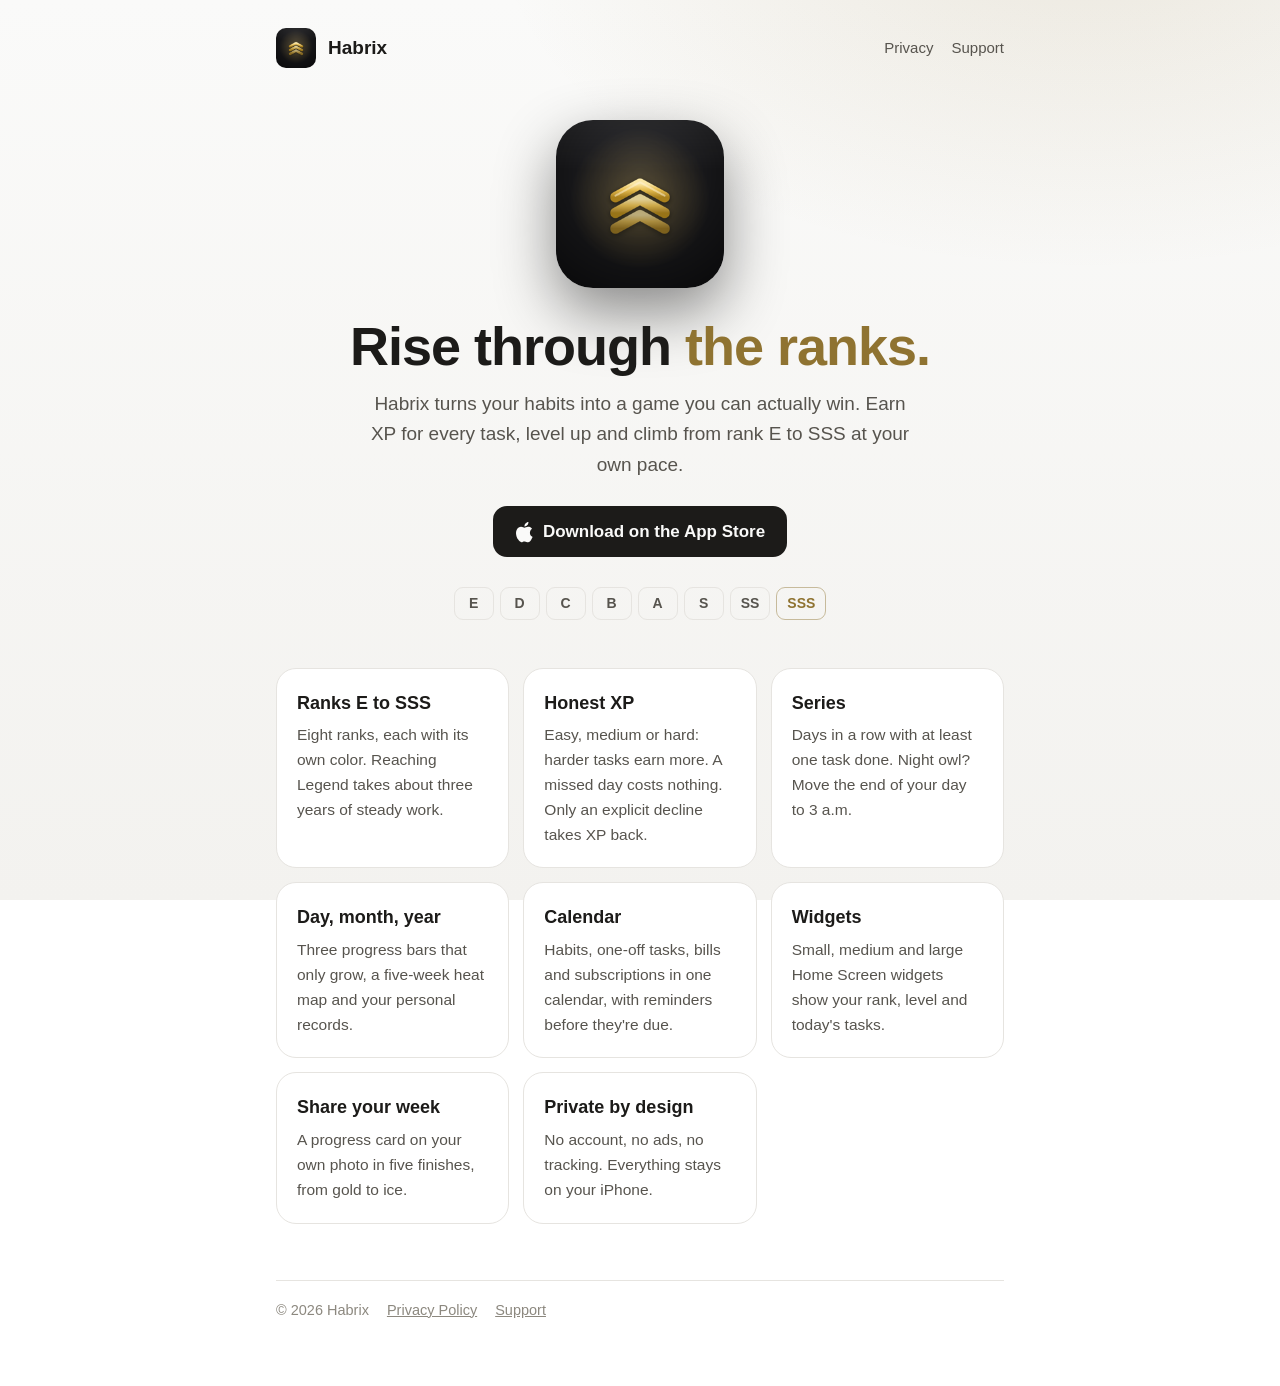
==== index.html @ 2f51dfa9 "Habrix website: home, privacy policy, support Co-Authored-By: Claude Opus 5.5 <noreply@anthropic.com" ====
<!doctype html>
<html lang="en">
<head>
<meta charset="utf-8">
<meta name="viewport" content="width=device-width,initial-scale=1">
<title>Habrix — Habit tracker with ranks</title>
<meta name="description" content="Habrix turns habits into a game you can win: earn XP, level up and rise from rank E to SSS. No account, no ads — everything stays on your iPhone.">
<link rel="icon" href="icon.png">
<link rel="stylesheet" href="style.css">
</head>
<body>
<div class="wrap">
  <nav>
    <a class="brand" href="./"><img src="icon.png" alt="">Habrix</a>
    <div class="links"><a href="privacy.html">Privacy</a><a href="support.html">Support</a></div>
  </nav>

  <section class="hero">
    <img class="icon" src="icon.png" alt="Habrix app icon">
    <h1>Rise through <em>the ranks.</em></h1>
    <p class="lead">Habrix turns your habits into a game you can actually win. Earn XP for every task, level up and climb from rank E to SSS at your own pace.</p>
    <a class="store" href="https://apps.apple.com/app/id6793693508" aria-label="Download on the App Store">
      <svg width="18" height="22" viewBox="0 0 18 22" fill="currentColor" aria-hidden="true"><path d="M14.9 11.7c0-2.6 2.1-3.8 2.2-3.9-1.2-1.8-3.1-2-3.7-2-1.6-.2-3.1.9-3.9.9-.8 0-2-.9-3.4-.9-1.7 0-3.3 1-4.2 2.6-1.8 3.1-.5 7.7 1.3 10.2.9 1.2 1.9 2.6 3.2 2.6 1.3-.1 1.8-.8 3.3-.8s2 .8 3.4.8c1.4 0 2.3-1.3 3.1-2.5 1-1.4 1.4-2.8 1.4-2.9-.1 0-2.7-1-2.7-4.1zM12.4 4.1c.7-.9 1.2-2 1-3.1-1 0-2.2.7-2.9 1.5-.6.7-1.2 1.9-1 3 1.1.1 2.2-.6 2.9-1.4z"/></svg>
      Download on the App Store
    </a>
    <div class="ranks" aria-label="Ranks from E to SSS"><span>E</span><span>D</span><span>C</span><span>B</span><span>A</span><span>S</span><span>SS</span><span>SSS</span></div>
  </section>

  <div class="grid">
    <div class="card"><h3>Ranks E to SSS</h3><p>Eight ranks, each with its own color. Reaching Legend takes about three years of steady work.</p></div>
    <div class="card"><h3>Honest XP</h3><p>Easy, medium or hard: harder tasks earn more. A missed day costs nothing. Only an explicit decline takes XP back.</p></div>
    <div class="card"><h3>Series</h3><p>Days in a row with at least one task done. Night owl? Move the end of your day to 3 a.m.</p></div>
    <div class="card"><h3>Day, month, year</h3><p>Three progress bars that only grow, a five-week heat map and your personal records.</p></div>
    <div class="card"><h3>Calendar</h3><p>Habits, one-off tasks, bills and subscriptions in one calendar, with reminders before they're due.</p></div>
    <div class="card"><h3>Widgets</h3><p>Small, medium and large Home Screen widgets show your rank, level and today's tasks.</p></div>
    <div class="card"><h3>Share your week</h3><p>A progress card on your own photo in five finishes, from gold to ice.</p></div>
    <div class="card"><h3>Private by design</h3><p>No account, no ads, no tracking. Everything stays on your iPhone.</p></div>
  </div>

  <footer>
    <span>© 2026 Habrix</span>
    <a href="privacy.html">Privacy Policy</a>
    <a href="support.html">Support</a>
  </footer>
</div>
</body>
</html>
---- style.css ----
/* Habrix — сайт для App Store (главная, политика конфиденциальности, поддержка). Тёмная база и матовое золото, как в приложении. */
:root {
  --bg: #0c0c0d; --bg2: #161513; --card: #161615; --line: #2a2926;
  --fg: #f5f3ef; --muted: #b4afa6; --dim: #847f76; --gold: #d4b266; --gold2: #b8944a;
}
@media (prefers-color-scheme: light) {
  :root:not([data-theme="dark"]) { --bg: #fafaf9; --bg2: #f3f2ef; --card: #ffffff; --line: #e6e4e0; --fg: #1c1b19; --muted: #57544e; --dim: #8c887f; --gold: #8f7331; --gold2: #8f7331; }
}
:root[data-theme="dark"] { --bg: #0c0c0d; --bg2: #161513; --card: #161615; --line: #2a2926; --fg: #f5f3ef; --muted: #b4afa6; --dim: #847f76; --gold: #d4b266; --gold2: #b8944a; }
* { box-sizing: border-box; }
html, body { margin: 0; }
body {
  background: radial-gradient(1000px 600px at 85% -10%, color-mix(in srgb, var(--gold) 14%, transparent), transparent 60%),
              linear-gradient(180deg, var(--bg), var(--bg2));
  background-attachment: fixed;
  color: var(--fg); font: 17px/1.6 -apple-system, "SF Pro Text", "Segoe UI", Roboto, Helvetica, Arial, sans-serif;
  -webkit-font-smoothing: antialiased; min-height: 100vh;
}
a { color: var(--gold); }
.wrap { max-width: 760px; margin: 0 auto; padding: 28px 16px 64px; }
nav { display: flex; align-items: center; justify-content: space-between; gap: 12px; flex-wrap: wrap; margin-bottom: 28px; }
nav .brand { display: flex; align-items: center; gap: 12px; color: var(--fg); text-decoration: none; font-weight: 700; font-size: 19px; }
nav .brand img { width: 40px; height: 40px; border-radius: 10px; }
nav .links { display: flex; gap: 18px; font-size: 15px; }
nav .links a { color: var(--muted); text-decoration: none; }
nav .links a:hover, nav .links a[aria-current] { color: var(--fg); }
.hero { text-align: center; padding: 24px 0 8px; }
.hero img.icon { width: min(168px, 40vw); height: auto; border-radius: 22%; box-shadow: 0 24px 60px rgba(0, 0, 0, 0.45); }
h1 { font-size: clamp(34px, 7vw, 54px); line-height: 1.05; letter-spacing: -1px; margin: 22px 0 14px; }
h1 em { font-style: normal; background: linear-gradient(92deg, var(--gold), var(--gold2)); -webkit-background-clip: text; background-clip: text; color: transparent; }
.lead { color: var(--muted); font-size: 19px; max-width: 560px; margin: 0 auto 26px; }
.store { display: inline-flex; align-items: center; gap: 10px; background: var(--fg); color: var(--bg); text-decoration: none;
         padding: 12px 22px; border-radius: 14px; font-weight: 700; }
.ranks { display: flex; justify-content: center; gap: 6px; flex-wrap: wrap; margin: 30px 0 0; }
.ranks span { min-width: 40px; padding: 4px 10px; border-radius: 9px; border: 1px solid var(--line); color: var(--muted); font-weight: 700; font-size: 14px; }
.ranks span:last-child { color: var(--gold); border-color: color-mix(in srgb, var(--gold) 45%, transparent); }
.grid { display: grid; grid-template-columns: repeat(auto-fit, minmax(220px, 1fr)); gap: 14px; margin: 40px 0; }
.card { background: var(--card); border: 1px solid var(--line); border-radius: 20px; padding: 20px; }
.card h3 { margin: 0 0 6px; font-size: 18px; }
.card p { margin: 0; color: var(--muted); font-size: 15.5px; }
h2 { font-size: 26px; letter-spacing: -0.4px; margin: 36px 0 8px; }
.doc h2 { font-size: 21px; margin-top: 30px; }
.doc p, .doc li { color: var(--fg); }
.doc .muted, footer { color: var(--dim); font-size: 14.5px; }
footer { margin-top: 56px; border-top: 1px solid var(--line); padding-top: 18px; display: flex; gap: 18px; flex-wrap: wrap; }
footer a { color: var(--dim); }
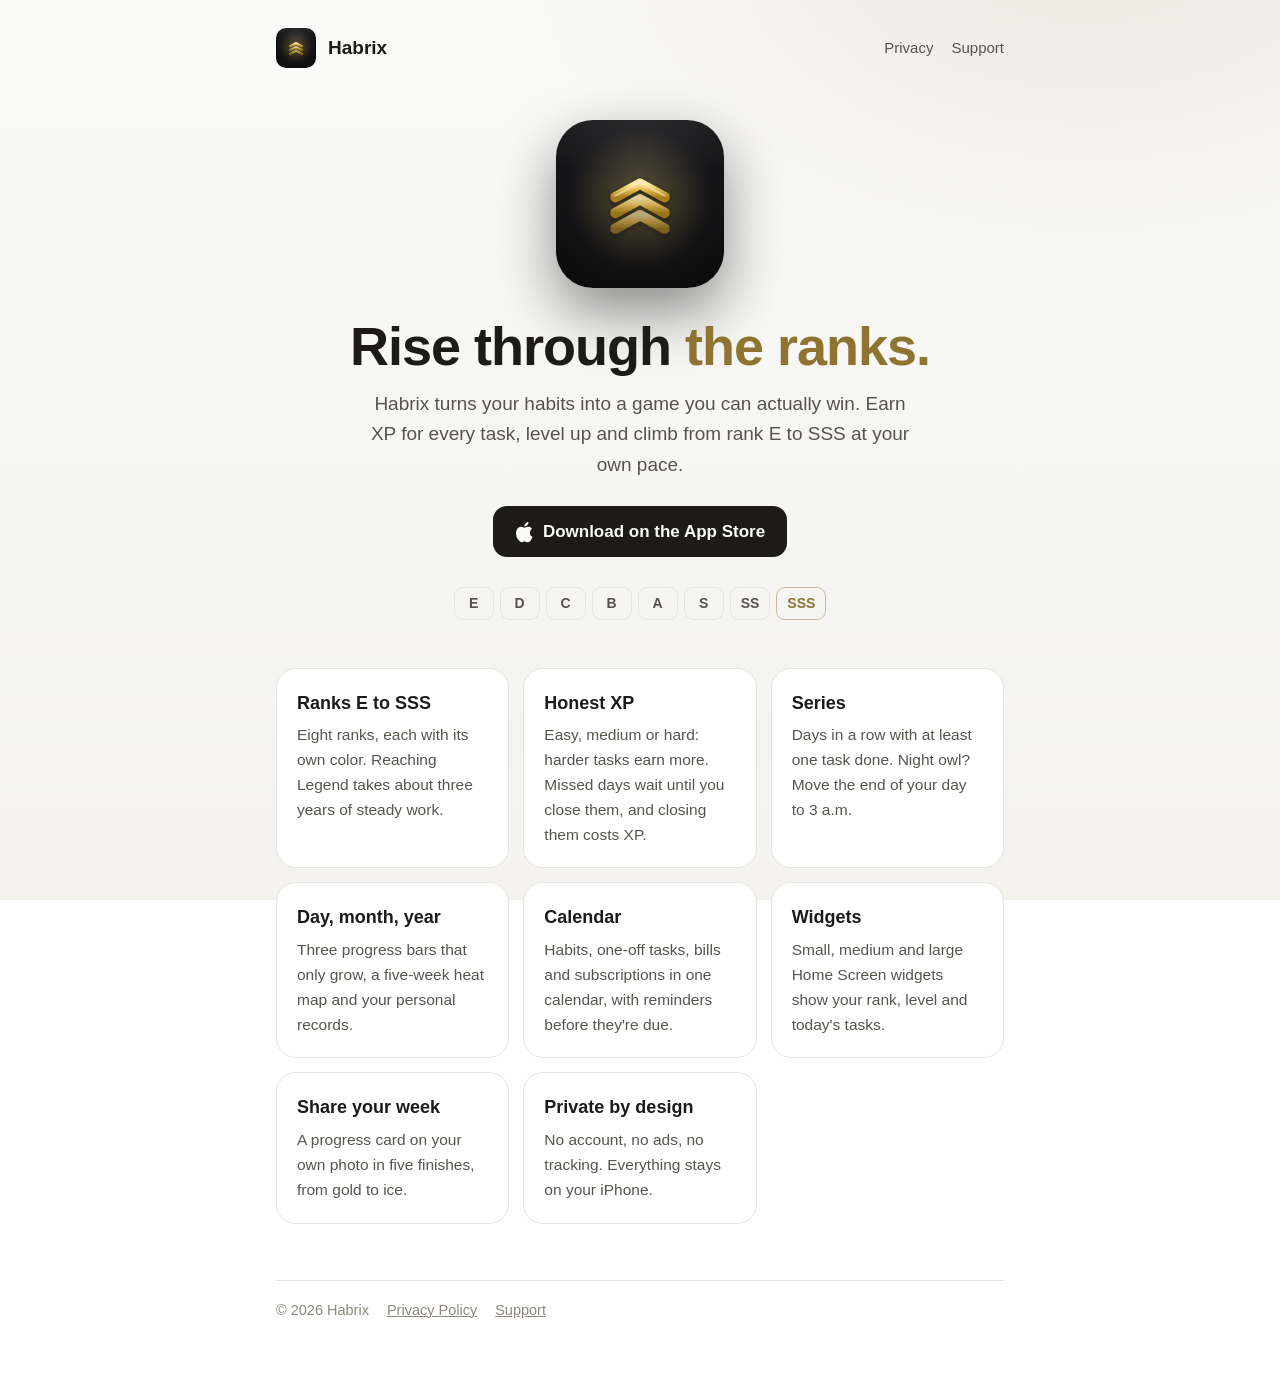
==== commit fbadbb3c: "Site: Missed days and reminders match the app Co-Authored-By: Claude Opus 5.5 <noreply@anthropic.com" ====
--- a/index.html
+++ b/index.html
@@ -28,7 +28,7 @@
 
   <div class="grid">
     <div class="card"><h3>Ranks E to SSS</h3><p>Eight ranks, each with its own color. Reaching Legend takes about three years of steady work.</p></div>
-    <div class="card"><h3>Honest XP</h3><p>Easy, medium or hard: harder tasks earn more. A missed day costs nothing. Only an explicit decline takes XP back.</p></div>
+    <div class="card"><h3>Honest XP</h3><p>Easy, medium or hard: harder tasks earn more. Missed days wait until you close them, and closing them costs XP.</p></div>
     <div class="card"><h3>Series</h3><p>Days in a row with at least one task done. Night owl? Move the end of your day to 3 a.m.</p></div>
     <div class="card"><h3>Day, month, year</h3><p>Three progress bars that only grow, a five-week heat map and your personal records.</p></div>
     <div class="card"><h3>Calendar</h3><p>Habits, one-off tasks, bills and subscriptions in one calendar, with reminders before they're due.</p></div>
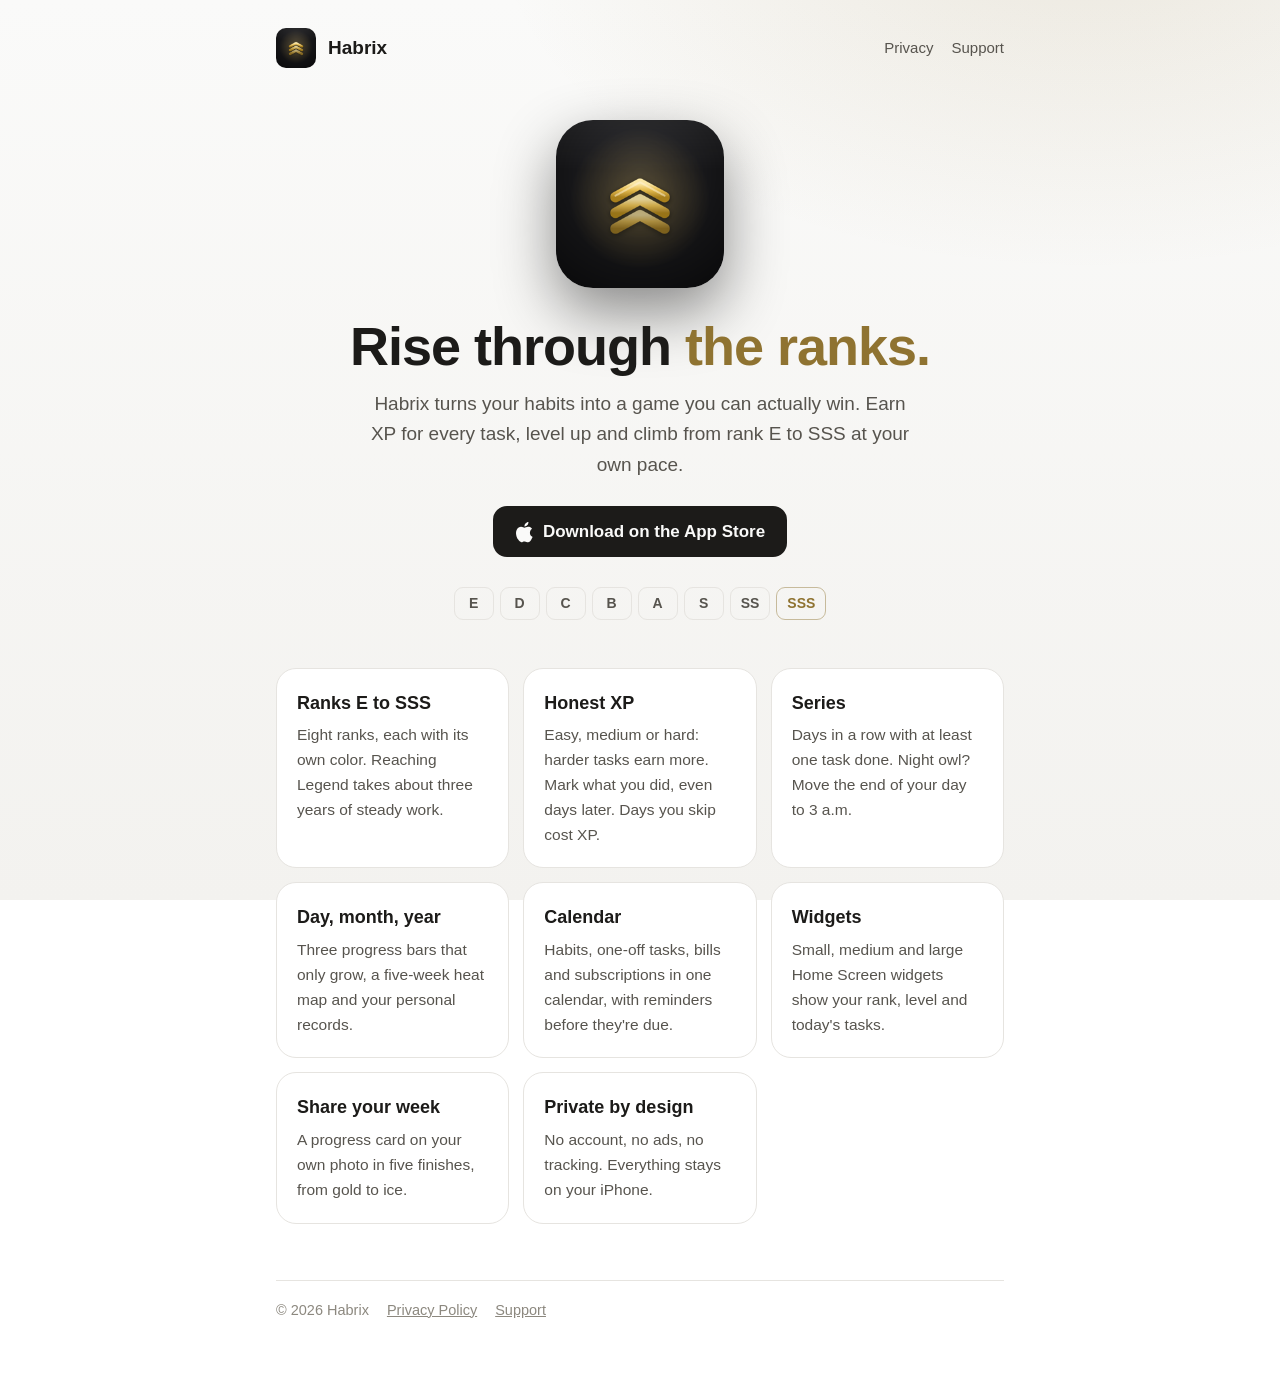
==== commit eea959af: "Site: return after skipped days, 7-day window Co-Authored-By: Claude Opus 5.5 <noreply@anthropic.com" ====
--- a/index.html
+++ b/index.html
@@ -28,7 +28,7 @@
 
   <div class="grid">
     <div class="card"><h3>Ranks E to SSS</h3><p>Eight ranks, each with its own color. Reaching Legend takes about three years of steady work.</p></div>
-    <div class="card"><h3>Honest XP</h3><p>Easy, medium or hard: harder tasks earn more. Missed days wait until you close them, and closing them costs XP.</p></div>
+    <div class="card"><h3>Honest XP</h3><p>Easy, medium or hard: harder tasks earn more. Mark what you did, even days later. Days you skip cost XP.</p></div>
     <div class="card"><h3>Series</h3><p>Days in a row with at least one task done. Night owl? Move the end of your day to 3 a.m.</p></div>
     <div class="card"><h3>Day, month, year</h3><p>Three progress bars that only grow, a five-week heat map and your personal records.</p></div>
     <div class="card"><h3>Calendar</h3><p>Habits, one-off tasks, bills and subscriptions in one calendar, with reminders before they're due.</p></div>
